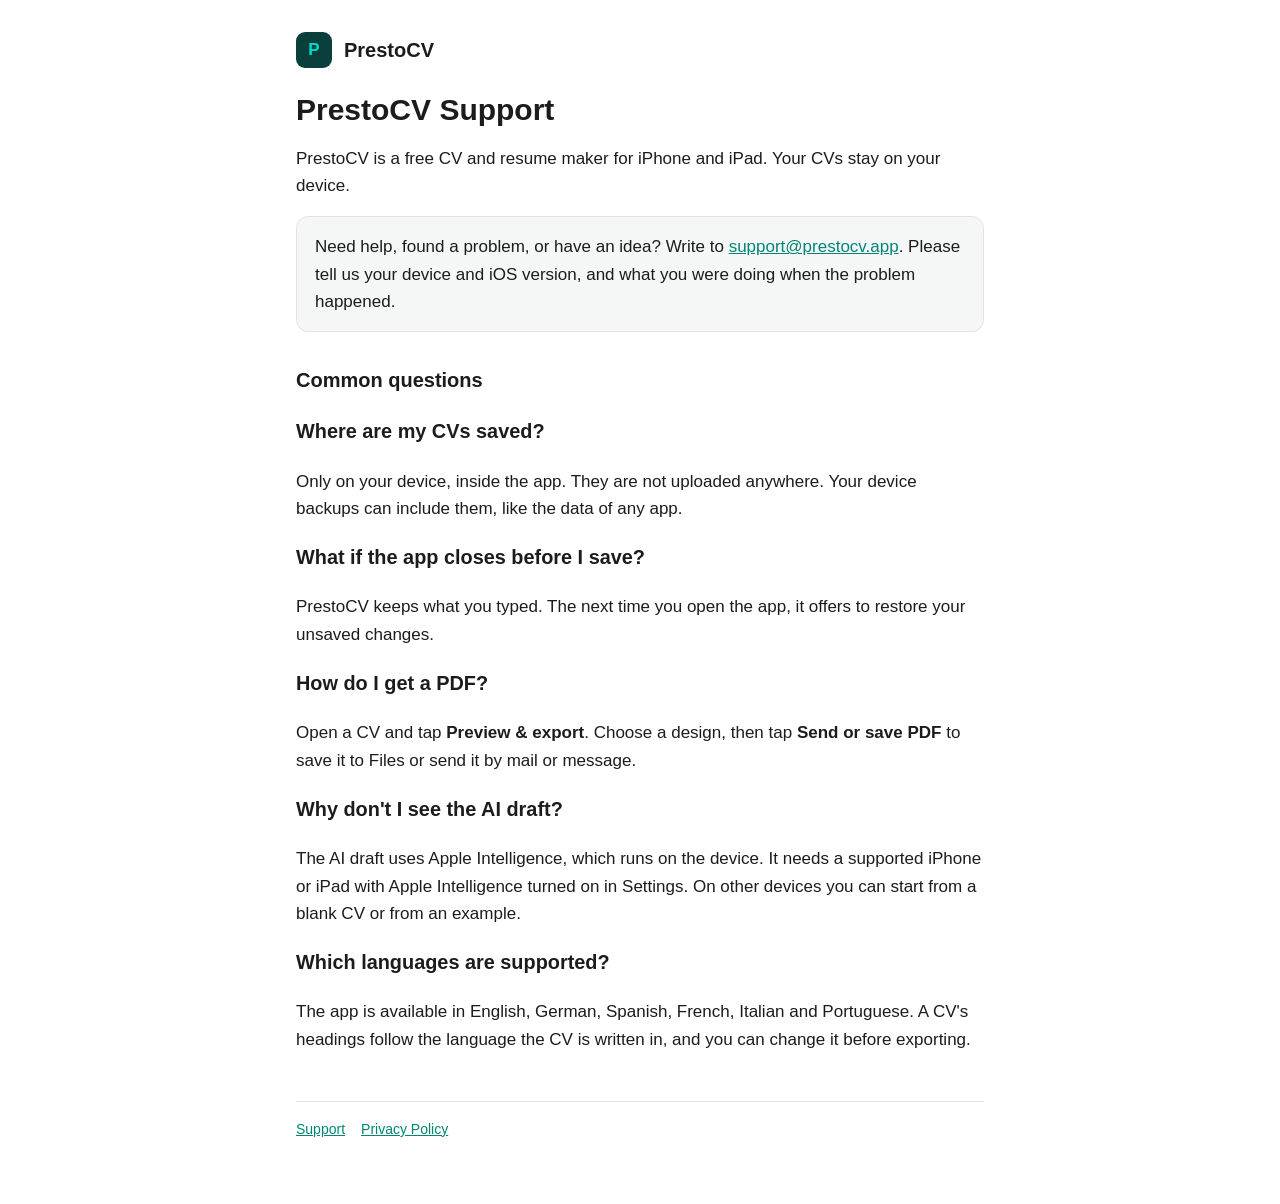
==== index.html @ 615ad224 "Publish the support and privacy pages" ====
<!doctype html>
<html lang="en">
<head>
<meta charset="utf-8">
<meta name="viewport" content="width=device-width, initial-scale=1">
<title>PrestoCV – Support</title>
<meta name="description" content="Help for PrestoCV, the free CV and resume maker for iPhone and iPad.">
<link rel="stylesheet" href="style.css">
<link rel="canonical" href="https://prestocv.app/">
</head>
<body>
<main>
<header><span class="mark" aria-hidden="true">P</span><a href="./">PrestoCV</a></header>

<h1>PrestoCV Support</h1>
<p>PrestoCV is a free CV and resume maker for iPhone and iPad. Your CVs stay on your device.</p>

<div class="panel">
Need help, found a problem, or have an idea? Write to <a href="mailto:support@prestocv.app">support@prestocv.app</a>. Please tell us your device and iOS version, and what you were doing when the problem happened.
</div>

<h2>Common questions</h2>

<h3>Where are my CVs saved?</h3>
<p>Only on your device, inside the app. They are not uploaded anywhere. Your device backups can include them, like the data of any app.</p>

<h3>What if the app closes before I save?</h3>
<p>PrestoCV keeps what you typed. The next time you open the app, it offers to restore your unsaved changes.</p>

<h3>How do I get a PDF?</h3>
<p>Open a CV and tap <strong>Preview &amp; export</strong>. Choose a design, then tap <strong>Send or save PDF</strong> to save it to Files or send it by mail or message.</p>

<h3>Why don't I see the AI draft?</h3>
<p>The AI draft uses Apple Intelligence, which runs on the device. It needs a supported iPhone or iPad with Apple Intelligence turned on in Settings. On other devices you can start from a blank CV or from an example.</p>

<h3>Which languages are supported?</h3>
<p>The app is available in English, German, Spanish, French, Italian and Portuguese. A CV's headings follow the language the CV is written in, and you can change it before exporting.</p>

<footer><a href="./">Support</a><a href="privacy.html">Privacy Policy</a></footer>
</main>
</body>
</html>
---- style.css ----
:root {
  --bg: #ffffff;
  --text: #1c1c1e;
  --muted: #5f6368;
  --accent: #008575;
  --rule: #e3e3e6;
  --panel: #f4f7f6;
}
@media (prefers-color-scheme: dark) {
  :root {
    --bg: #111414;
    --text: #f2f2f2;
    --muted: #a5adab;
    --accent: #00dac3;
    --rule: #2a302f;
    --panel: #1a201f;
  }
}
* { box-sizing: border-box; }
body {
  margin: 0;
  background: var(--bg);
  color: var(--text);
  font: 17px/1.6 -apple-system, BlinkMacSystemFont, "Segoe UI", Roboto, Helvetica, Arial, sans-serif;
}
main { max-width: 720px; margin: 0 auto; padding: 32px 16px 64px; }
header { display: flex; align-items: center; gap: 12px; margin-bottom: 24px; }
header a { color: inherit; text-decoration: none; font-weight: 700; font-size: 20px; }
.mark { width: 36px; height: 36px; border-radius: 9px; background: #0a403b; color: #00dac3; display: grid; place-items: center; font-weight: 800; }
h1 { font-size: 30px; line-height: 1.2; margin: 8px 0 4px; }
h2 { font-size: 20px; margin: 32px 0 8px; }
p, li { color: var(--text); }
.muted { color: var(--muted); font-size: 15px; }
a { color: var(--accent); }
.panel { background: var(--panel); border: 1px solid var(--rule); border-radius: 12px; padding: 16px 18px; margin: 16px 0; }
ul { padding-left: 22px; }
footer { border-top: 1px solid var(--rule); margin-top: 48px; padding-top: 16px; font-size: 14px; color: var(--muted); }
footer a { margin-right: 16px; }
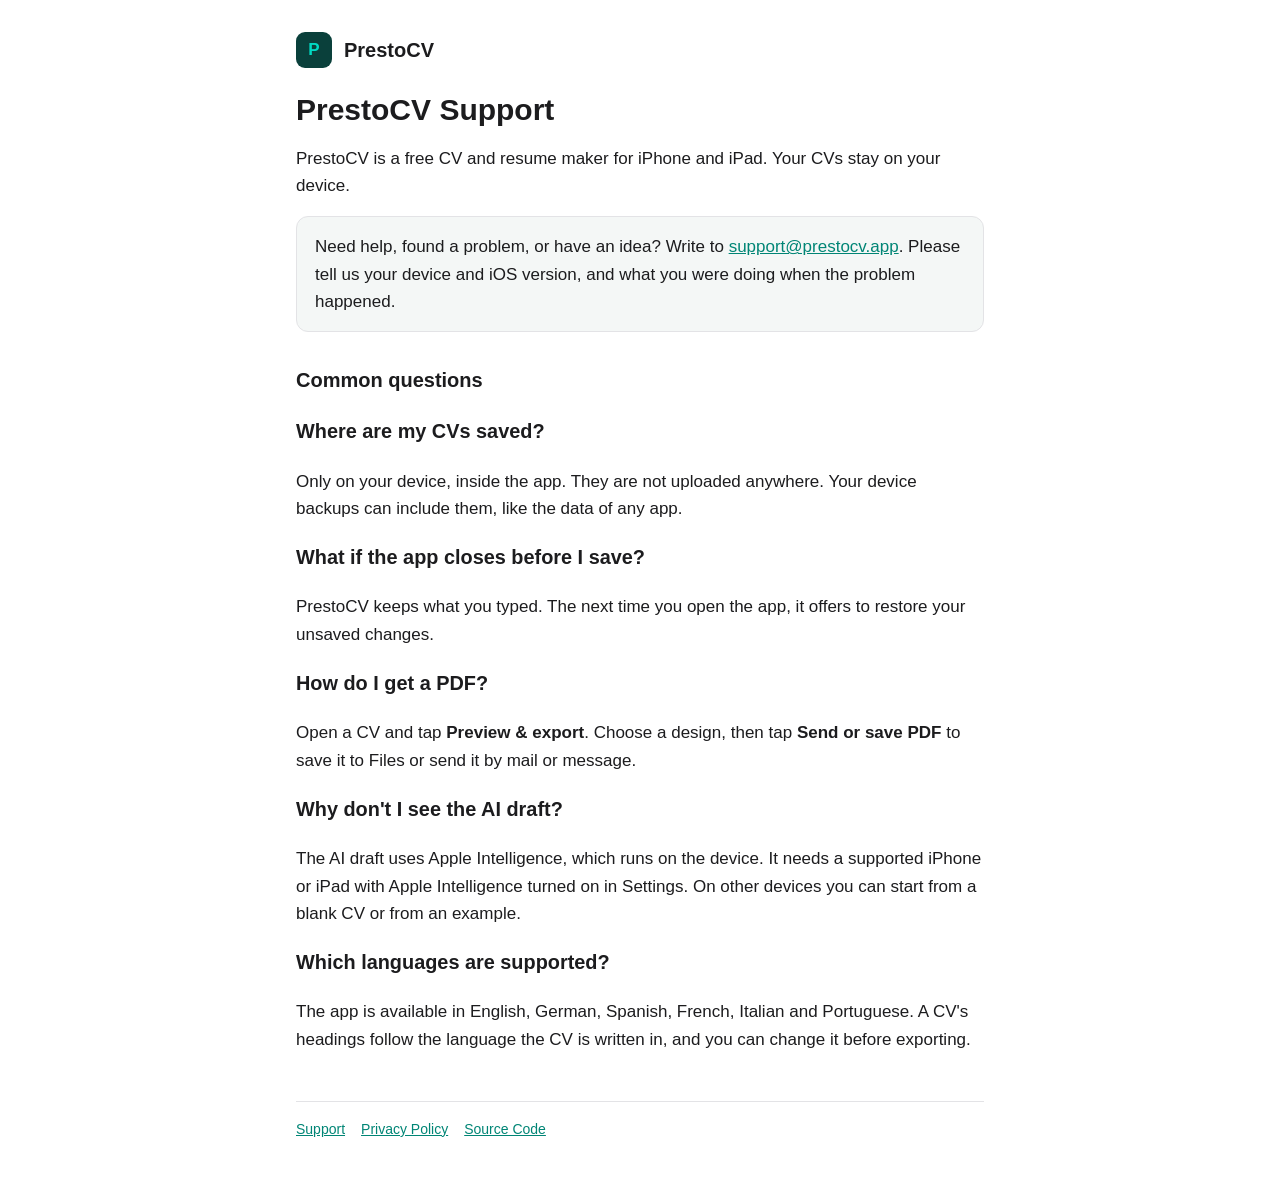
==== commit a478db78: "Publish the source code page The app's Settings link to this page: it says where the code is publish" ====
--- a/index.html
+++ b/index.html
@@ -36,7 +36,7 @@
 <h3>Which languages are supported?</h3>
 <p>The app is available in English, German, Spanish, French, Italian and Portuguese. A CV's headings follow the language the CV is written in, and you can change it before exporting.</p>
 
-<footer><a href="./">Support</a><a href="privacy.html">Privacy Policy</a></footer>
+<footer><a href="./">Support</a><a href="privacy.html">Privacy Policy</a><a href="source.html">Source Code</a></footer>
 </main>
 </body>
 </html>
